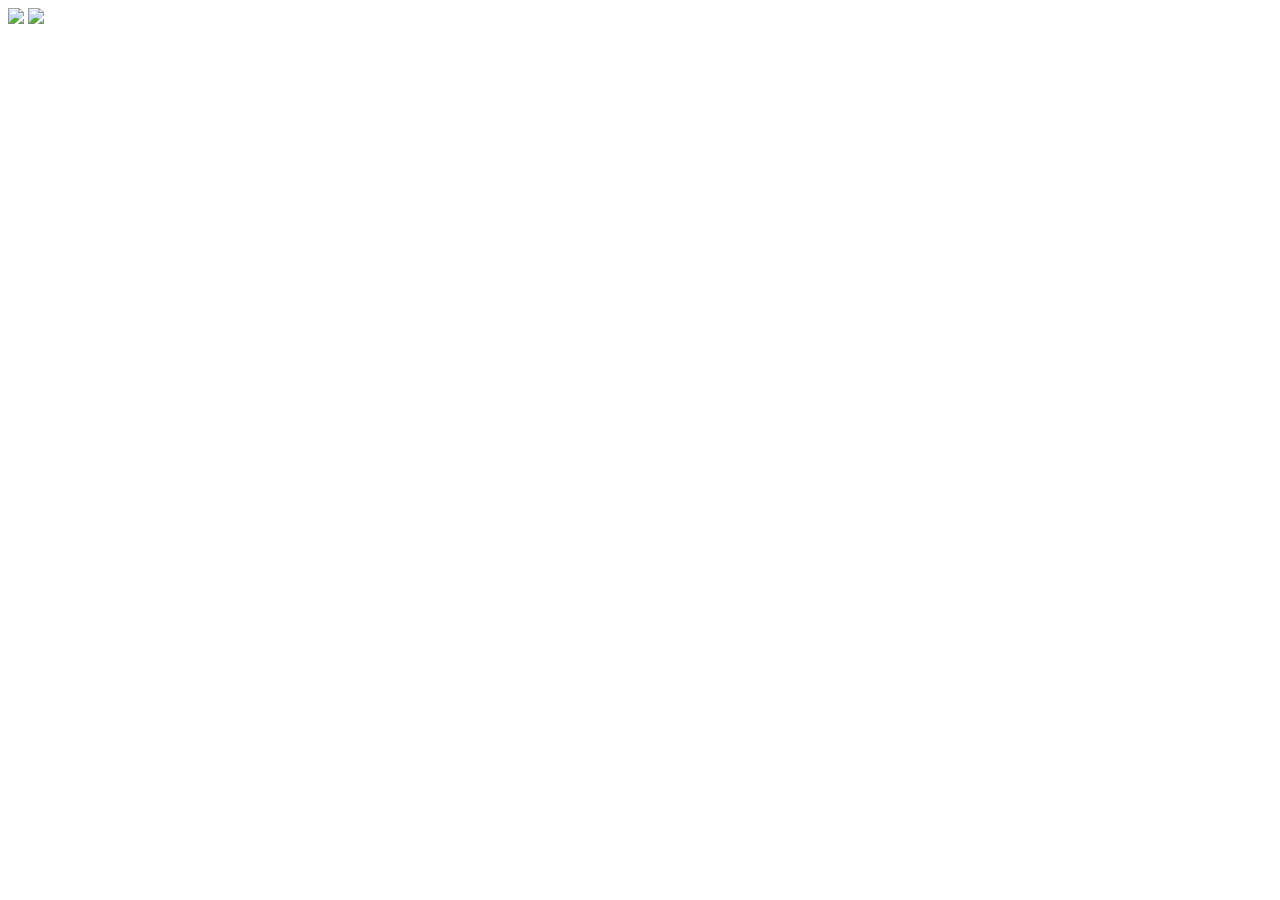
==== index.html @ 5f8ffebb "Update index.html" ====
<!doctype html>
<html>
<head>
<meta charset="UTF-8">
<title>proyecto</title>
<link href="style.css" rel="stylesheet" type="text/css">
	    <script src="https://aframe.io/releases/1.8.0/aframe.min.js"></script>
</head>

<body>
	<a-scene>
  <a-assets>
    <img id="bosque" src="img/bosque.jpg">
	    <img id="bosque" src="img/bosque.jpg">
  </a-assets>

		

  <a-link href="otro.html" position="0 2 -8" title="My Homepage" image="#boton"></a-link>

		
<a-camera>
    <a-cursor color="red"></a-cursor>
  </a-camera>
 <a-sky src="#cielo"></a-sky>
</a-scene>
</body>
</html>
</html>
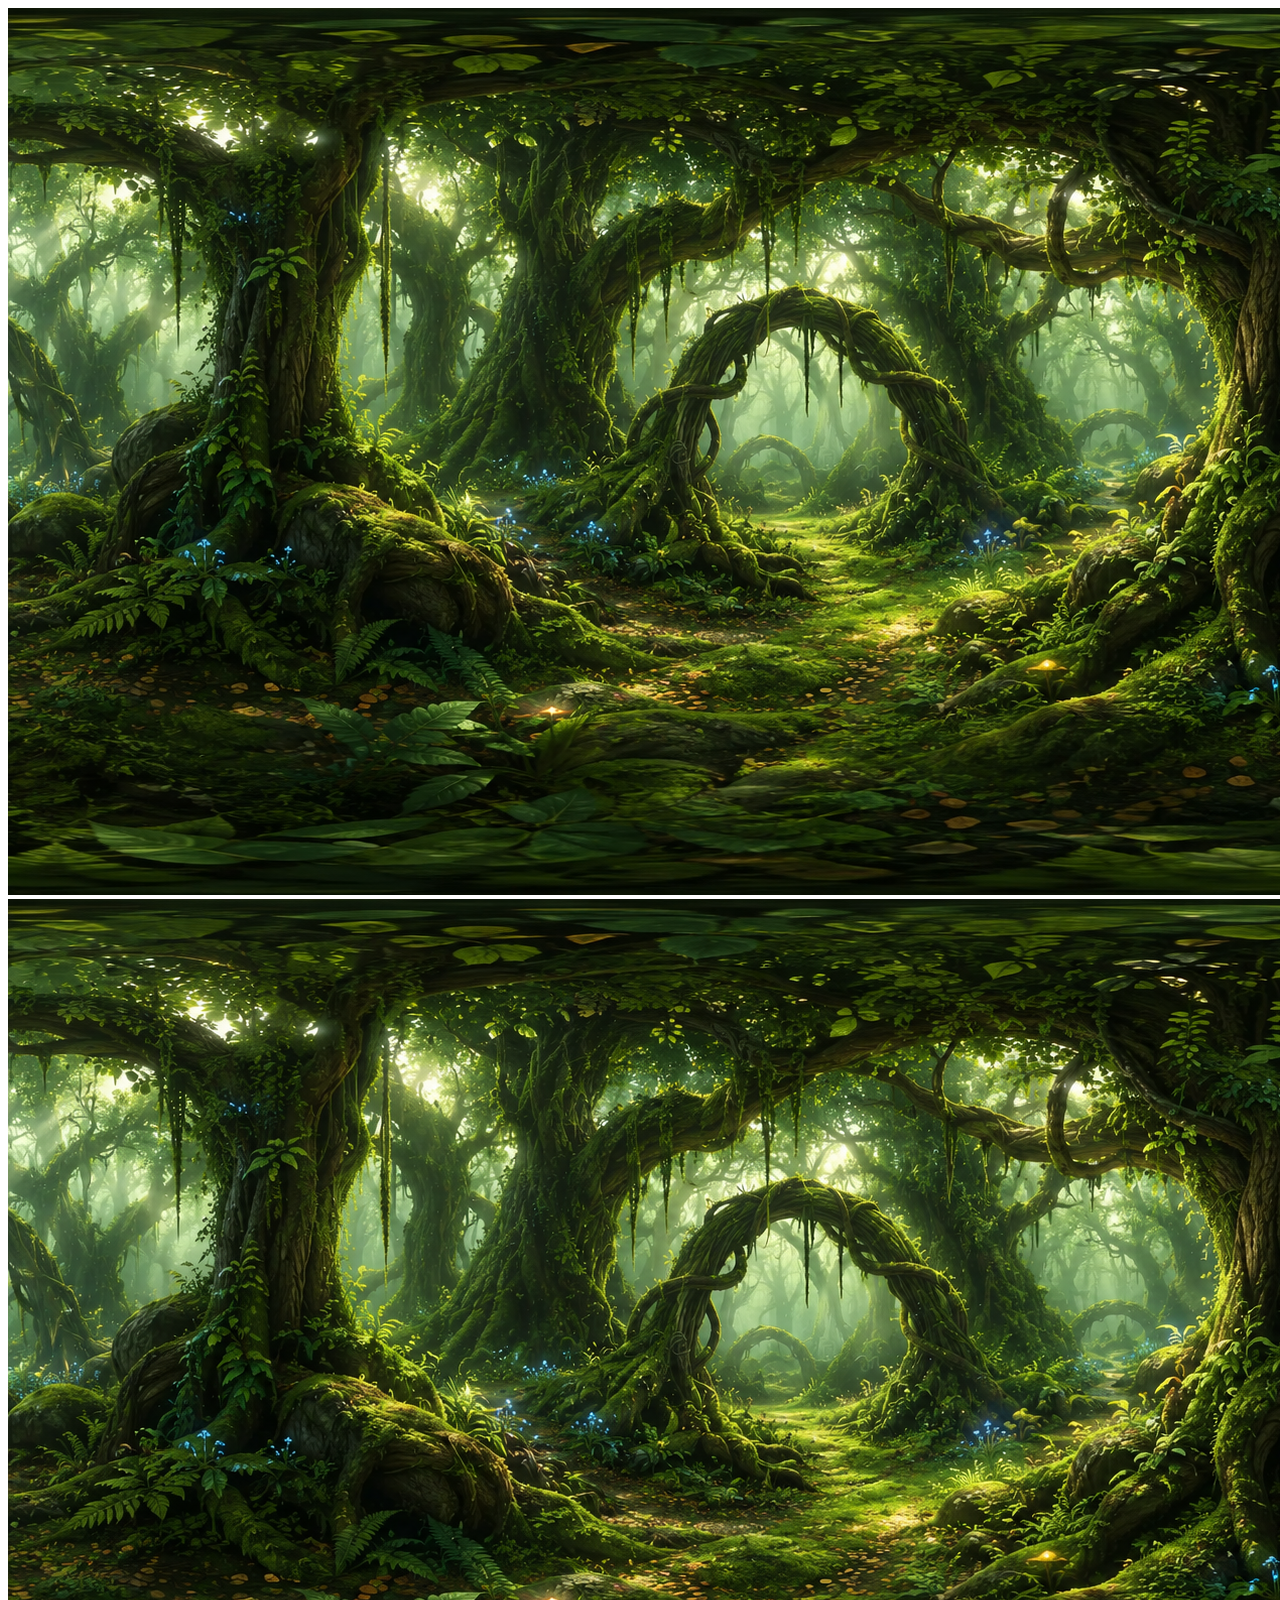
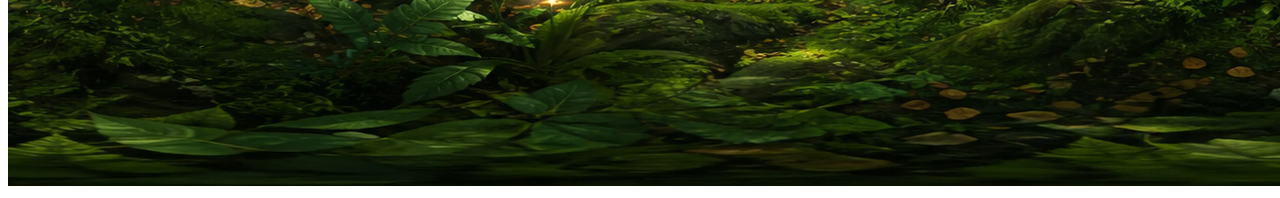
==== commit 38d4206d: "Update index.html" ====
--- a/index.html
+++ b/index.html
@@ -10,8 +10,8 @@
 <body>
 	<a-scene>
   <a-assets>
-    <img id="bosque" src="img/bosque.jpg">
-	    <img id="bosque" src="img/bosque.jpg">
+    <img id="bosque" src="img/bosque.png">
+	    <img id="bosque" src="img/bosque.png">
   </a-assets>
 
 		
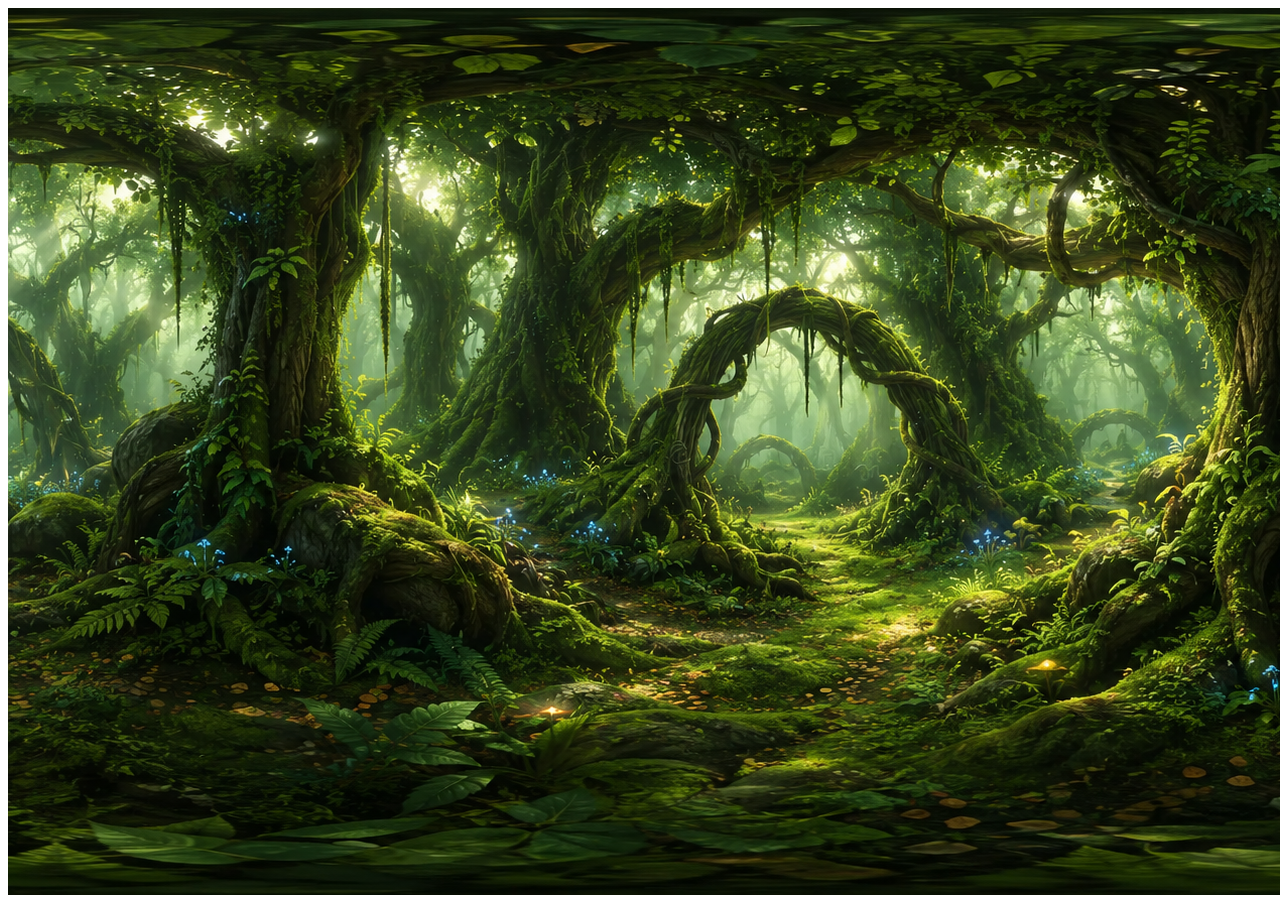
==== commit 5322d4da: "Update index.html" ====
--- a/index.html
+++ b/index.html
@@ -1,29 +1,75 @@
 <!doctype html>
-<html>
+<html lang="es">
+
 <head>
-<meta charset="UTF-8">
-<title>proyecto</title>
-<link href="style.css" rel="stylesheet" type="text/css">
-	    <script src="https://aframe.io/releases/1.8.0/aframe.min.js"></script>
+
+    <meta charset="UTF-8">
+
+    <meta name="viewport" content="width=device-width, initial-scale=1.0">
+
+    <title>Proyecto</title>
+
+    <link href="style.css" rel="stylesheet" type="text/css">
+
+    <!-- A-Frame -->
+    <script src="https://aframe.io/releases/1.8.0/aframe.min.js"></script>
+
 </head>
 
 <body>
-	<a-scene>
-  <a-assets>
-    <img id="bosque" src="img/bosque.png">
-	    <img id="bosque" src="img/bosque.png">
-  </a-assets>
 
-		
+<a-scene>
 
-  <a-link href="otro.html" position="0 2 -8" title="My Homepage" image="#boton"></a-link>
+    <!-- ========================= -->
+    <!-- RECURSOS -->
+    <!-- ========================= -->
 
-		
-<a-camera>
-    <a-cursor color="red"></a-cursor>
-  </a-camera>
- <a-sky src="#cielo"></a-sky>
+    <a-assets>
+
+        <!-- Tu imagen 360 -->
+        <img 
+            id="bosque" 
+            src="img/bosque.png"
+        >
+
+    </a-assets>
+
+
+    <!-- ========================= -->
+    <!-- BOSQUE 360 -->
+    <!-- ========================= -->
+
+    <a-sky 
+        src="#bosque">
+    </a-sky>
+
+
+    <!-- ========================= -->
+    <!-- PORTAL -->
+    <!-- ========================= -->
+
+    <a-link 
+        href="otro.html"
+        position="0 2 -8"
+        title="Entrar al otro mundo">
+    </a-link>
+
+
+    <!-- ========================= -->
+    <!-- CÁMARA -->
+    <!-- ========================= -->
+
+    <a-camera>
+
+        <a-cursor 
+            color="red">
+        </a-cursor>
+
+    </a-camera>
+
+
 </a-scene>
+
 </body>
+
 </html>
-</html>
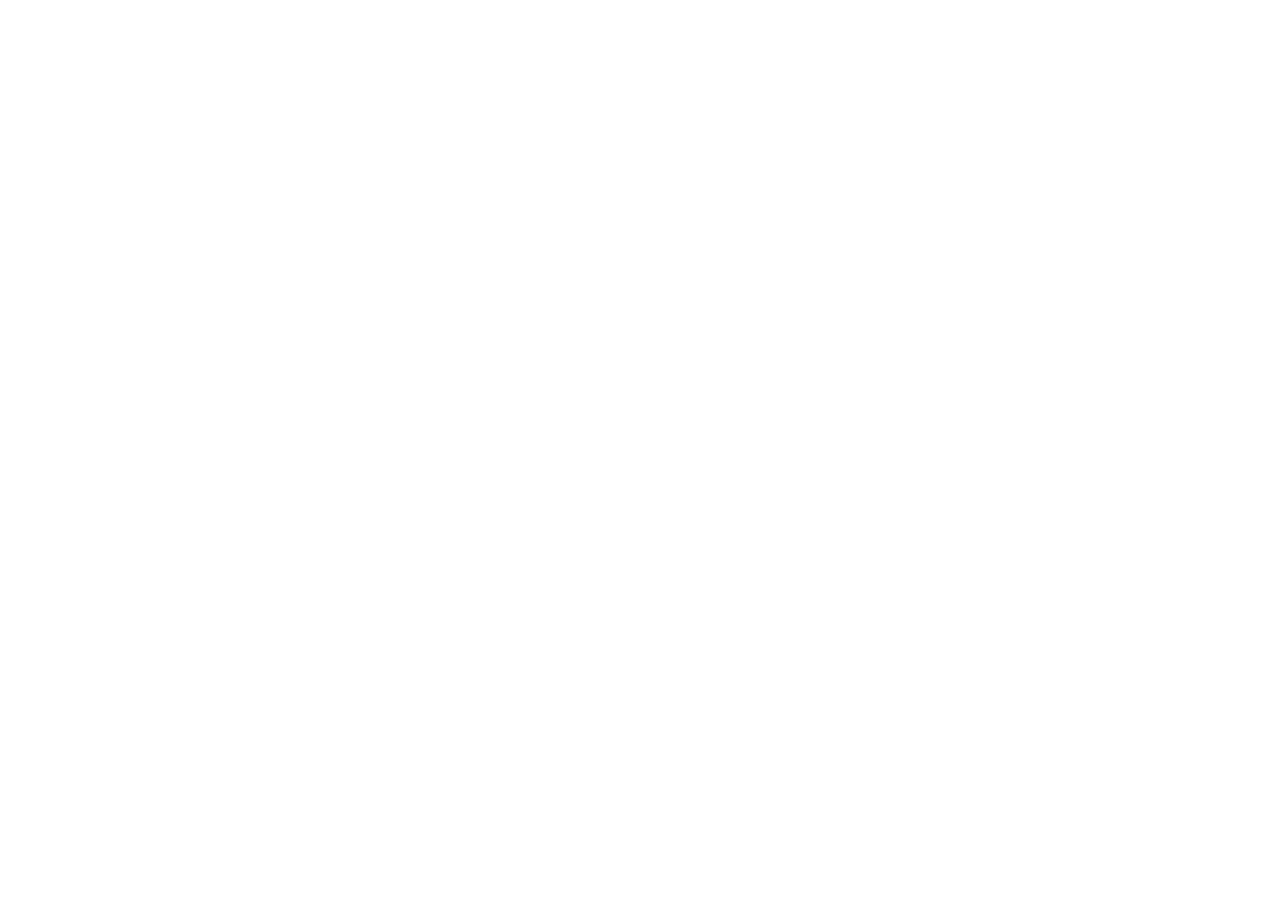
==== commit dfcd7ccb: "Update index.html" ====
--- a/index.html
+++ b/index.html
@@ -11,7 +11,7 @@
 
     <link href="style.css" rel="stylesheet" type="text/css">
 
-    <!-- A-Frame -->
+  
     <script src="https://aframe.io/releases/1.8.0/aframe.min.js"></script>
 
 </head>
@@ -19,50 +19,61 @@
 <body>
 
 <a-scene>
-
-    <!-- ========================= -->
-    <!-- RECURSOS -->
-    <!-- ========================= -->
-
-    <a-assets>
-
-        <!-- Tu imagen 360 -->
-        <img 
-            id="bosque" 
-            src="img/bosque.png"
-        >
-
-    </a-assets>
+   
+    <!--FONDO 360 -->
+    
+  <a-plane position="0 0 -8" rotation="-90 0 0" width="4" height="4" color="#CAAA91"></a-plane>
+     <a-sky src="img/bosque.png"></a-sky>
 
 
-    <!-- ========================= -->
-    <!-- BOSQUE 360 -->
-    <!-- ========================= -->
+<!--ROCA PORTAL
+-->
+    <a-assets>
+  <a-asset-item
+    id="roca1"
+    src="3d/roca1.glb">
+  </a-asset-item>
 
-    <a-sky 
-        src="#bosque">
-    </a-sky>
+  <a-asset-item
+    id="roca2"
+    src="3d/roca2.glb">
+  </a-asset-item>
+</a-assets>
 
 
-    <!-- ========================= -->
+<!-- Roca izquierda -->
+<a-entity
+  gltf-model="#roca1"
+  position="-2 -0.10 -8"
+  rotation="0 20 0"
+  scale="0.80 0.80 0.80">
+</a-entity>
+
+<!-- Roca derecha -->
+<a-entity
+  gltf-model="#roca2"
+  position="-0.25 -0.25 -1"
+  rotation="0 -20 0"
+  scale="0.80 0.80 0.80">
+</a-entity>
+
+
+
     <!-- PORTAL -->
-    <!-- ========================= -->
-
+  
     <a-link 
         href="otro.html"
         position="0 2 -8"
         title="Entrar al otro mundo">
     </a-link>
 
-
-    <!-- ========================= -->
+   
     <!-- CÁMARA -->
-    <!-- ========================= -->
-
+   
     <a-camera>
 
         <a-cursor 
-            color="red">
+            color="#F54927">
         </a-cursor>
 
     </a-camera>
